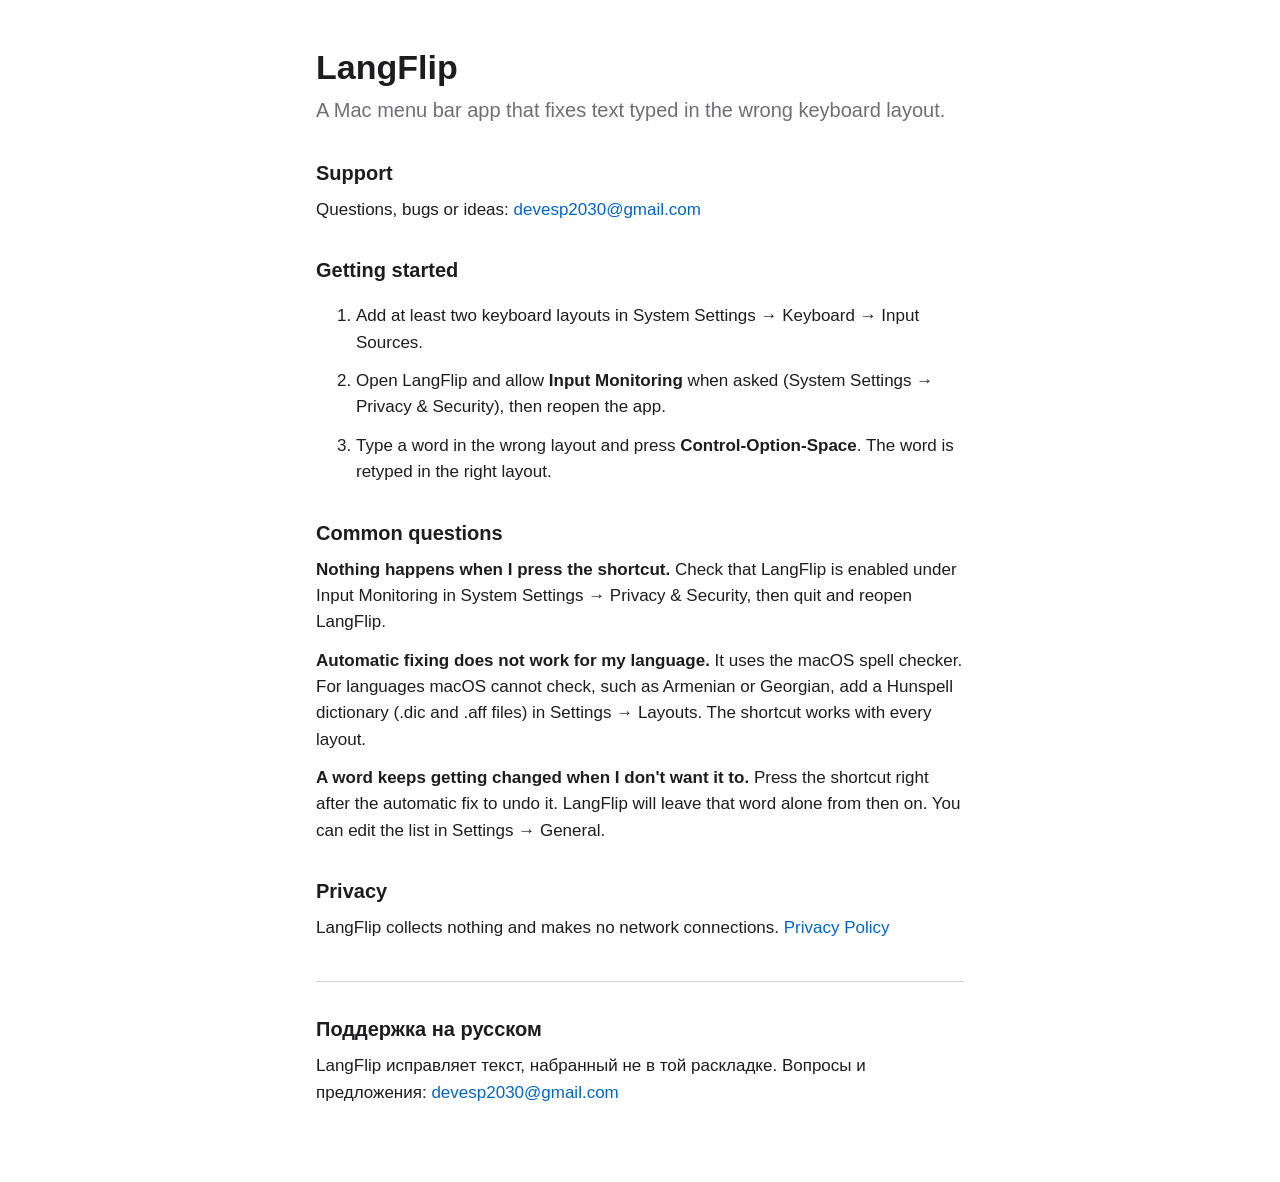
==== index.html @ 8afa6818 "Add initial index.html for LangFlip Support" ====
<!doctype html>
<html lang="en">
<head>
<meta charset="utf-8">
<meta name="viewport" content="width=device-width, initial-scale=1">
<title>LangFlip Support</title>
<link rel="stylesheet" href="style.css">
</head>
<body>
<main>
<h1>LangFlip</h1>
<p class="lead">A Mac menu bar app that fixes text typed in the wrong keyboard layout.</p>

<h2>Support</h2>
<p>Questions, bugs or ideas: <a href="mailto:devesp2030@gmail.com">devesp2030@gmail.com</a></p>

<h2>Getting started</h2>
<ol>
<li>Add at least two keyboard layouts in System Settings → Keyboard → Input Sources.</li>
<li>Open LangFlip and allow <strong>Input Monitoring</strong> when asked (System Settings → Privacy &amp; Security), then reopen the app.</li>
<li>Type a word in the wrong layout and press <strong>Control-Option-Space</strong>. The word is retyped in the right layout.</li>
</ol>

<h2>Common questions</h2>
<p><strong>Nothing happens when I press the shortcut.</strong> Check that LangFlip is enabled under Input Monitoring in System Settings → Privacy &amp; Security, then quit and reopen LangFlip.</p>
<p><strong>Automatic fixing does not work for my language.</strong> It uses the macOS spell checker. For languages macOS cannot check, such as Armenian or Georgian, add a Hunspell dictionary (.dic and .aff files) in Settings → Layouts. The shortcut works with every layout.</p>
<p><strong>A word keeps getting changed when I don't want it to.</strong> Press the shortcut right after the automatic fix to undo it. LangFlip will leave that word alone from then on. You can edit the list in Settings → General.</p>

<h2>Privacy</h2>
<p>LangFlip collects nothing and makes no network connections. <a href="privacy.html">Privacy Policy</a></p>

<hr>
<section lang="ru">
<h2>Поддержка на русском</h2>
<p>LangFlip исправляет текст, набранный не в той раскладке. Вопросы и предложения: <a href="mailto:devesp2030@gmail.com">devesp2030@gmail.com</a></p>
</section>
</main>
</body>
</html>
---- style.css ----
:root { --bg: #ffffff; --fg: #1d1d1f; --muted: #6e6e73; --link: #0066cc; --line: #d2d2d7; }
@media (prefers-color-scheme: dark) {
  :root { --bg: #1d1d1f; --fg: #f5f5f7; --muted: #a1a1a6; --link: #4da3ff; --line: #424245; }
}
* { box-sizing: border-box; }
body { margin: 0; background: var(--bg); color: var(--fg);
  font: 17px/1.55 -apple-system, BlinkMacSystemFont, "Helvetica Neue", Arial, sans-serif; }
main { max-width: 680px; margin: 0 auto; padding: 48px 16px 64px; }
h1 { font-size: 34px; line-height: 1.15; margin: 0 0 8px; }
h2 { font-size: 20px; margin: 32px 0 8px; }
p, li { margin: 0 0 12px; }
a { color: var(--link); text-decoration: none; }
a:hover { text-decoration: underline; }
.lead { font-size: 20px; color: var(--muted); }
.muted { color: var(--muted); font-size: 15px; }
.back { font-size: 15px; margin-bottom: 24px; }
hr { border: 0; border-top: 1px solid var(--line); margin: 40px 0 0; }
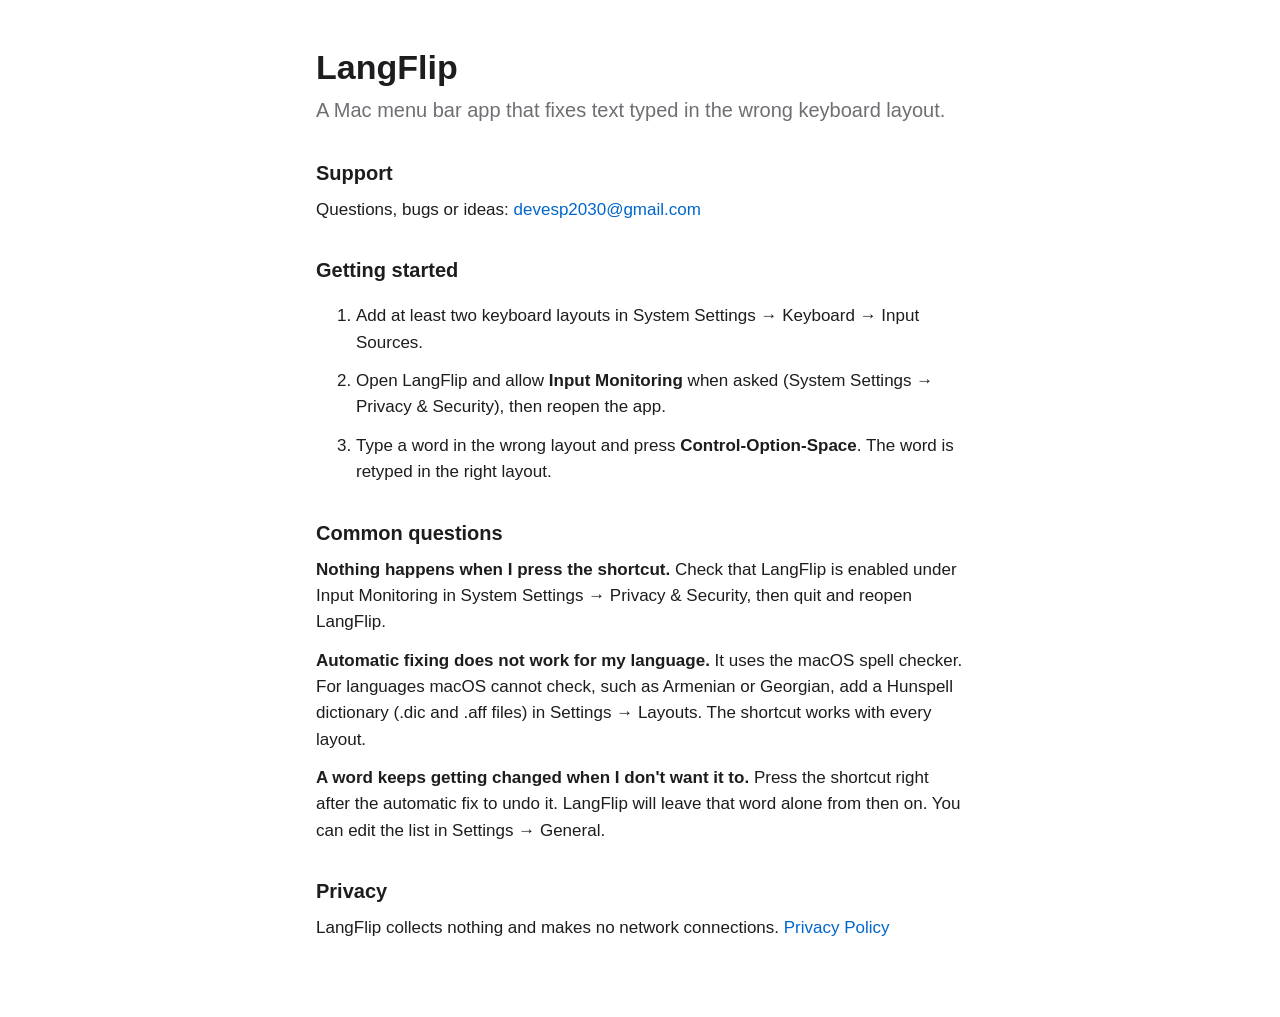
==== commit eaa615b9: "Remove Russian support section from index.html Removed Russian support section from the privacy page" ====
--- a/index.html
+++ b/index.html
@@ -29,11 +29,6 @@
 <h2>Privacy</h2>
 <p>LangFlip collects nothing and makes no network connections. <a href="privacy.html">Privacy Policy</a></p>
 
-<hr>
-<section lang="ru">
-<h2>Поддержка на русском</h2>
-<p>LangFlip исправляет текст, набранный не в той раскладке. Вопросы и предложения: <a href="mailto:devesp2030@gmail.com">devesp2030@gmail.com</a></p>
-</section>
 </main>
 </body>
 </html>
